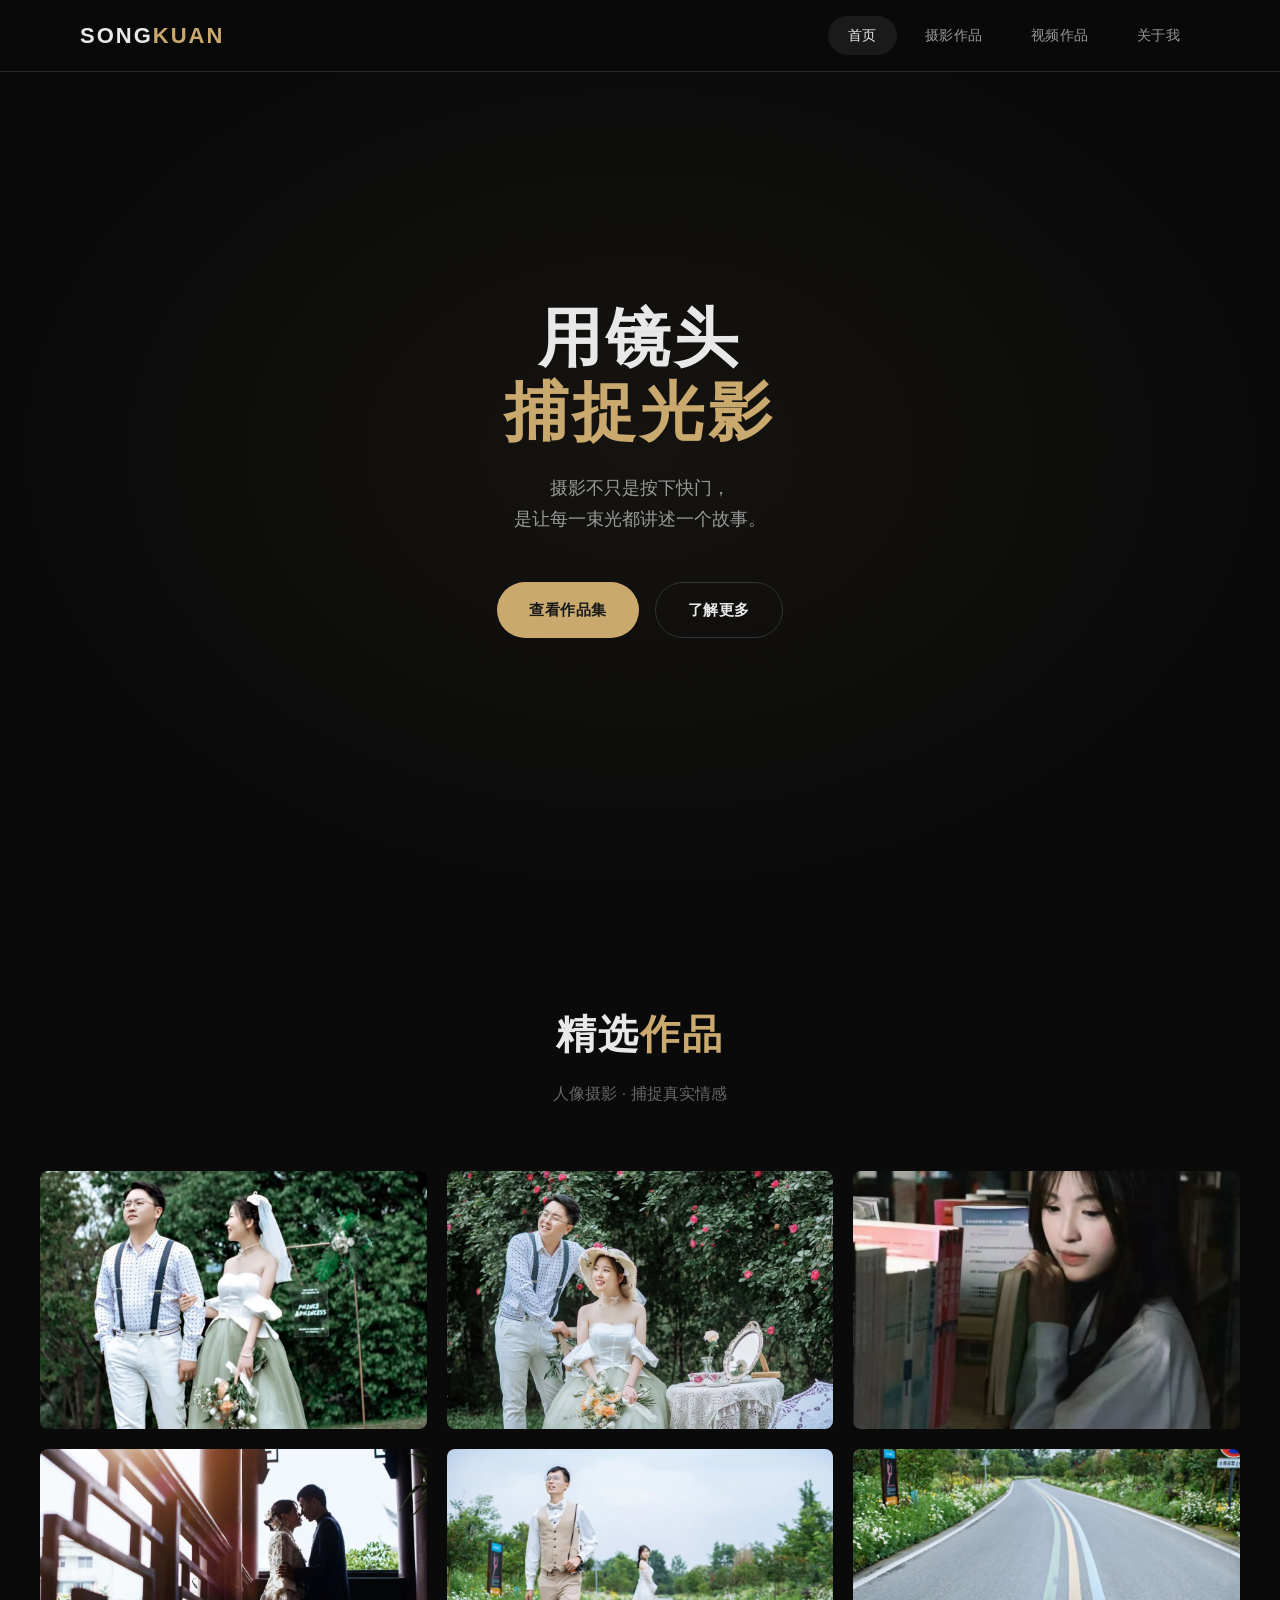
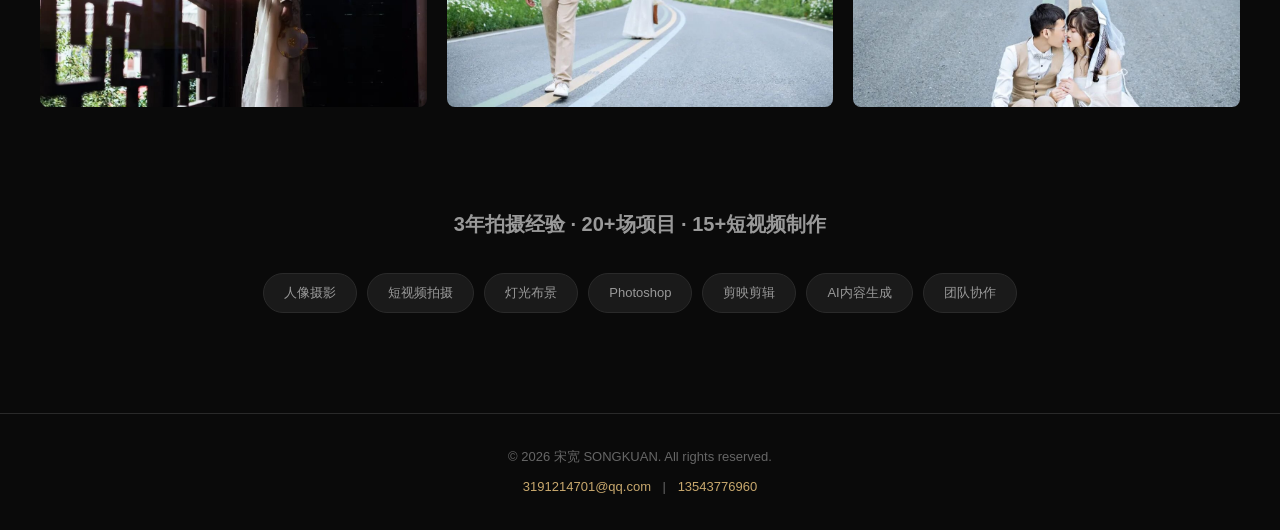
==== index.html @ 389e20d6 "Initial commit: portfolio website" ====
<!DOCTYPE html>
<html lang="zh-CN">
<head>
  <meta charset="UTF-8">
  <meta name="viewport" content="width=device-width, initial-scale=1.0">
  <title>宋宽 · 摄影师作品集</title>
  <link rel="stylesheet" href="css/style.css">
</head>
<body>

<!-- Header -->
<header class="header">
  <div class="container">
    <a href="index.html" class="logo">SONG<span>KUAN</span></a>
    <button class="menu-toggle" id="menuToggle" aria-label="菜单">
      <span></span><span></span><span></span>
    </button>
    <nav class="nav" id="nav">
      <a href="index.html" class="active">首页</a>
      <a href="gallery.html">摄影作品</a>
      <a href="video.html">视频作品</a>
      <a href="about.html">关于我</a>
    </nav>
  </div>
</header>

<!-- Hero -->
<section class="hero">
  <div class="hero-content">
    <h1 class="fade-up">用镜头<span>捕捉光影</span></h1>
    <p class="fade-up">摄影不只是按下快门，<br>是让每一束光都讲述一个故事。</p>
    <div class="hero-buttons fade-up">
      <a href="gallery.html" class="btn btn-primary">查看作品集</a>
      <a href="about.html" class="btn btn-outline">了解更多</a>
    </div>
  </div>
</section>

<!-- Featured Photos -->
<section class="section">
  <div class="container">
    <div class="section-header fade-up">
      <h2>精选<span>作品</span></h2>
      <p>人像摄影 · 捕捉真实情感</p>
    </div>
    <div class="photo-grid" id="featuredGrid">
      <!-- JS 动态生成 -->
    </div>
  </div>
</section>

<!-- About Preview -->
<section class="section" style="padding-top: 0;">
  <div class="container" style="text-align: center;">
    <h3 style="color: var(--text-secondary); font-size: 20px; margin-bottom: 32px;">
      3年拍摄经验 · 20+场项目 · 15+短视频制作
    </h3>
    <div class="skill-tags" style="justify-content: center;">
      <span class="skill-tag">人像摄影</span>
      <span class="skill-tag">短视频拍摄</span>
      <span class="skill-tag">灯光布景</span>
      <span class="skill-tag">Photoshop</span>
      <span class="skill-tag">剪映剪辑</span>
      <span class="skill-tag">AI内容生成</span>
      <span class="skill-tag">团队协作</span>
    </div>
  </div>
</section>

<!-- Footer -->
<footer class="footer">
  <p>© 2026 宋宽 SONGKUAN. All rights reserved.</p>
  <p style="margin-top: 8px;">
    <a href="mailto:3191214701@qq.com">3191214701@qq.com</a>
    <span>|</span>
    <a href="tel:13543776960">13543776960</a>
  </p>
</footer>

<script src="js/main.js"></script>
</body>
</html>
---- css/style.css ----
/* ========== Reset & Base ========== */
*, *::before, *::after { box-sizing: border-box; margin: 0; padding: 0; }

:root {
  --bg-primary: #0a0a0a;
  --bg-secondary: #111111;
  --bg-card: #1a1a1a;
  --bg-hover: #222222;
  --text-primary: #e8e8e8;
  --text-secondary: #999999;
  --text-muted: #666666;
  --accent: #c9a96e;
  --accent-dim: #8b7348;
  --border: #2a2a2a;
  --border-light: #333333;
  --radius: 8px;
  --radius-lg: 16px;
  --shadow: 0 8px 32px rgba(0, 0, 0, 0.4);
  --max-width: 1200px;
  --header-height: 72px;
  --transition: 0.3s cubic-bezier(0.4, 0, 0.2, 1);
}

html { scroll-behavior: smooth; }

body {
  font-family: -apple-system, BlinkMacSystemFont, "Segoe UI", "PingFang SC",
               "Microsoft YaHei", "Helvetica Neue", sans-serif;
  background: var(--bg-primary);
  color: var(--text-primary);
  line-height: 1.7;
  -webkit-font-smoothing: antialiased;
  overflow-x: hidden;
}

a { color: var(--accent); text-decoration: none; transition: var(--transition); }
a:hover { color: #d4b87a; }
img { max-width: 100%; display: block; }
ul { list-style: none; }

/* ========== Header / Nav ========== */
.header {
  position: fixed; top: 0; left: 0; right: 0; z-index: 1000;
  height: var(--header-height);
  background: rgba(10, 10, 10, 0.85);
  backdrop-filter: blur(20px) saturate(180%);
  border-bottom: 1px solid var(--border);
  transition: var(--transition);
}

.header .container {
  max-width: var(--max-width); margin: 0 auto;
  height: 100%;
  display: flex; align-items: center; justify-content: space-between;
  padding: 0 40px;
}

.logo {
  font-size: 22px; font-weight: 700; letter-spacing: 2px;
  color: var(--text-primary);
}
.logo span { color: var(--accent); }

.nav { display: flex; gap: 8px; }
.nav a {
  color: var(--text-secondary); padding: 8px 20px;
  border-radius: 100px; font-size: 14px; font-weight: 500;
  letter-spacing: 0.5px;
  transition: var(--transition);
}
.nav a:hover, .nav a.active {
  color: var(--text-primary);
  background: var(--bg-card);
}

/* Mobile menu */
.menu-toggle {
  display: none; flex-direction: column; gap: 5px;
  background: none; border: none; cursor: pointer; padding: 4px;
}
.menu-toggle span {
  display: block; width: 24px; height: 2px;
  background: var(--text-primary); transition: var(--transition);
}

/* ========== Hero Section ========== */
.hero {
  min-height: 100vh;
  display: flex; align-items: center; justify-content: center;
  text-align: center; position: relative; overflow: hidden;
  padding: 120px 40px 80px;
}
.hero::before {
  content: '';
  position: absolute; inset: 0;
  background: radial-gradient(ellipse at center, rgba(201, 169, 110, 0.06) 0%, transparent 70%);
}
.hero-content { position: relative; z-index: 1; max-width: 700px; }
.hero h1 {
  font-size: clamp(36px, 6vw, 64px); font-weight: 800;
  letter-spacing: 4px; line-height: 1.15; margin-bottom: 24px;
}
.hero h1 span { color: var(--accent); display: block; }
.hero p {
  color: var(--text-secondary); font-size: 18px;
  margin-bottom: 48px; max-width: 500px; margin-left: auto; margin-right: auto;
}
.hero-buttons { display: flex; gap: 16px; justify-content: center; flex-wrap: wrap; }

.btn {
  display: inline-flex; align-items: center; gap: 8px;
  padding: 14px 32px; border-radius: 100px;
  font-size: 15px; font-weight: 600; letter-spacing: 0.5px;
  cursor: pointer; transition: var(--transition);
  border: none; text-decoration: none;
}
.btn-primary {
  background: var(--accent); color: #1a1a1a;
}
.btn-primary:hover { background: #d4b87a; color: #1a1a1a; transform: translateY(-2px); }
.btn-outline {
  background: transparent; color: var(--text-primary);
  border: 1px solid var(--border-light);
}
.btn-outline:hover { border-color: var(--accent); color: var(--accent); transform: translateY(-2px); }

/* ========== Section Common ========== */
.section {
  padding: 100px 40px;
}
.section-header {
  text-align: center; margin-bottom: 64px;
}
.section-header h2 {
  font-size: clamp(28px, 4vw, 40px); font-weight: 700;
  letter-spacing: 2px; margin-bottom: 12px;
}
.section-header h2 span { color: var(--accent); }
.section-header p { color: var(--text-muted); font-size: 16px; }
.container { max-width: var(--max-width); margin: 0 auto; }

/* ========== Photo Grid ========== */
.gallery-filter {
  display: flex; justify-content: center; gap: 8px; margin-bottom: 48px; flex-wrap: wrap;
}
.filter-btn {
  padding: 8px 24px; border-radius: 100px; cursor: pointer;
  font-size: 13px; font-weight: 500; letter-spacing: 1px;
  background: var(--bg-card); color: var(--text-secondary);
  border: 1px solid transparent; transition: var(--transition);
}
.filter-btn:hover { border-color: var(--accent-dim); color: var(--text-primary); }
.filter-btn.active { background: var(--accent); color: #1a1a1a; border-color: var(--accent); }

.photo-grid {
  display: grid;
  grid-template-columns: repeat(auto-fill, minmax(320px, 1fr));
  gap: 20px;
}
.photo-card {
  position: relative; border-radius: var(--radius);
  overflow: hidden; cursor: pointer; aspect-ratio: 3/2;
  background: var(--bg-card);
}
.photo-card img {
  width: 100%; height: 100%; object-fit: cover;
  transition: transform 0.6s cubic-bezier(0.4, 0, 0.2, 1);
}
.photo-card:hover img { transform: scale(1.05); }
.photo-card-overlay {
  position: absolute; inset: 0;
  background: linear-gradient(to top, rgba(0,0,0,0.8) 0%, transparent 50%);
  opacity: 0; transition: var(--transition);
  display: flex; align-items: flex-end; padding: 24px;
}
.photo-card:hover .photo-card-overlay { opacity: 1; }
.photo-card-overlay span {
  color: #fff; font-size: 13px; letter-spacing: 1px;
  transform: translateY(10px); transition: var(--transition);
}
.photo-card:hover .photo-card-overlay span { transform: translateY(0); }

/* ========== Video Section ========== */
.video-grid {
  display: grid;
  grid-template-columns: repeat(auto-fill, minmax(500px, 1fr));
  gap: 32px;
}
.video-card {
  background: var(--bg-card); border-radius: var(--radius-lg);
  overflow: hidden; border: 1px solid var(--border);
  transition: var(--transition);
}
.video-card:hover { border-color: var(--accent-dim); }
.video-thumb {
  position: relative; aspect-ratio: 16/9;
  background: var(--bg-secondary);
  display: flex; align-items: center; justify-content: center;
}
.video-thumb video {
  width: 100%; height: 100%; object-fit: cover;
}
.video-play-btn {
  position: absolute; width: 64px; height: 64px;
  background: rgba(201, 169, 110, 0.9);
  border-radius: 50%; border: none; cursor: pointer;
  transition: var(--transition);
  display: flex; align-items: center; justify-content: center;
}
.video-play-btn::after {
  content: ''; width: 0; height: 0;
  border-left: 16px solid #1a1a1a;
  border-top: 10px solid transparent;
  border-bottom: 10px solid transparent;
  margin-left: 4px;
}
.video-play-btn:hover { transform: scale(1.1); background: var(--accent); }
.video-info {
  padding: 20px 24px;
}
.video-info h3 {
  font-size: 18px; font-weight: 600; margin-bottom: 6px;
}
.video-info p {
  color: var(--text-muted); font-size: 14px;
}
.video-embed {
  position: relative; aspect-ratio: 16/9;
  background: #000;
}
.video-embed iframe {
  width: 100%; height: 100%; border: none;
}
.video-bilibili-link {
  display: inline-block; margin-top: 8px;
  color: var(--accent); font-size: 13px;
  text-decoration: none; transition: var(--transition);
}
.video-bilibili-link:hover { color: #fff; }

/* ========== Lightbox ========== */
.lightbox {
  position: fixed; inset: 0; z-index: 9999;
  background: rgba(0, 0, 0, 0.95);
  display: flex; align-items: center; justify-content: center;
  opacity: 0; pointer-events: none; transition: opacity 0.3s;
}
.lightbox.active { opacity: 1; pointer-events: all; }
.lightbox img { max-width: 90vw; max-height: 85vh; object-fit: contain; border-radius: 4px; }
.lightbox-close {
  position: absolute; top: 24px; right: 32px;
  width: 48px; height: 48px; font-size: 32px;
  background: rgba(255,255,255,0.1); border: none; color: #fff;
  cursor: pointer; border-radius: 50%; display: flex;
  align-items: center; justify-content: center;
  transition: var(--transition);
}
.lightbox-close:hover { background: rgba(255,255,255,0.2); }
.lightbox-prev, .lightbox-next {
  position: absolute; top: 50%; transform: translateY(-50%);
  width: 56px; height: 56px; font-size: 28px;
  background: rgba(255,255,255,0.1); border: none; color: #fff;
  cursor: pointer; border-radius: 50%;
  transition: var(--transition);
}
.lightbox-prev { left: 32px; }
.lightbox-next { right: 32px; }
.lightbox-prev:hover, .lightbox-next:hover { background: rgba(255,255,255,0.25); }

/* ========== About Page ========== */
.about-hero {
  padding: 160px 40px 80px; text-align: center;
  background: radial-gradient(ellipse at top, rgba(201, 169, 110, 0.04) 0%, transparent 60%);
}
.about-hero h1 {
  font-size: clamp(32px, 5vw, 52px); font-weight: 700;
  letter-spacing: 3px; margin-bottom: 16px;
}
.about-hero .subtitle { color: var(--accent); font-size: 18px; letter-spacing: 4px; }

.about-content {
  max-width: 900px; margin: 0 auto; padding: 0 40px 100px;
}
.about-section { margin-bottom: 64px; }
.about-section h3 {
  font-size: 22px; font-weight: 600; margin-bottom: 20px;
  padding-bottom: 12px; border-bottom: 1px solid var(--border);
  letter-spacing: 1px;
}
.about-section h3 span { color: var(--accent); }

.skill-tags { display: flex; flex-wrap: wrap; gap: 10px; }
.skill-tag {
  padding: 8px 20px; background: var(--bg-card); border-radius: 100px;
  font-size: 13px; color: var(--text-secondary);
  border: 1px solid var(--border); transition: var(--transition);
}
.skill-tag:hover { border-color: var(--accent-dim); color: var(--accent); }

.exp-timeline { position: relative; padding-left: 24px; }
.exp-timeline::before {
  content: ''; position: absolute; left: 0; top: 4px; bottom: 4px;
  width: 1px; background: var(--border-light);
}
.exp-item { margin-bottom: 32px; padding-left: 24px; position: relative; }
.exp-item::before {
  content: ''; position: absolute; left: -28px; top: 8px;
  width: 8px; height: 8px; border-radius: 50%;
  background: var(--accent);
}
.exp-item .date {
  font-size: 13px; color: var(--accent); letter-spacing: 1px; margin-bottom: 4px;
}
.exp-item h4 { font-size: 17px; font-weight: 600; margin-bottom: 4px; }
.exp-item .company { color: var(--text-secondary); font-size: 14px; margin-bottom: 8px; }
.exp-item .desc { color: var(--text-muted); font-size: 14px; line-height: 1.8; }

.cert-list {
  display: grid; grid-template-columns: repeat(auto-fill, minmax(200px, 1fr));
  gap: 12px;
}
.cert-item {
  padding: 16px 20px; background: var(--bg-card);
  border-radius: var(--radius); border: 1px solid var(--border);
  font-size: 14px; text-align: center; color: var(--text-secondary);
}

/* ========== Footer ========== */
.footer {
  border-top: 1px solid var(--border);
  padding: 32px 40px; text-align: center;
  color: var(--text-muted); font-size: 13px;
}
.footer a { margin: 0 8px; }

/* ========== Animations ========== */
@keyframes fadeUp {
  from { opacity: 0; transform: translateY(30px); }
  to   { opacity: 1; transform: translateY(0); }
}
.fade-up {
  animation: fadeUp 0.8s cubic-bezier(0.4, 0, 0.2, 1) forwards;
  opacity: 0;
}
.fade-up:nth-child(1) { animation-delay: 0.1s; }
.fade-up:nth-child(2) { animation-delay: 0.2s; }
.fade-up:nth-child(3) { animation-delay: 0.3s; }
.fade-up:nth-child(4) { animation-delay: 0.4s; }
.fade-up:nth-child(5) { animation-delay: 0.5s; }
.fade-up:nth-child(6) { animation-delay: 0.6s; }

/* ========== Responsive ========== */
@media (max-width: 768px) {
  .header .container { padding: 0 20px; }
  .nav { display: none; }
  .nav.open {
    display: flex; flex-direction: column;
    position: absolute; top: var(--header-height); left: 0; right: 0;
    background: rgba(10, 10, 10, 0.98); padding: 16px 20px;
    border-bottom: 1px solid var(--border);
  }
  .menu-toggle { display: flex; }

  .section { padding: 60px 20px; }
  .hero { padding: 100px 20px 60px; }
  .photo-grid { grid-template-columns: repeat(auto-fill, minmax(160px, 1fr)); gap: 10px; }
  .video-grid { grid-template-columns: 1fr; }
  .lightbox-prev { left: 12px; }
  .lightbox-next { right: 12px; }
  .about-hero { padding: 120px 20px 60px; }
  .about-content { padding: 0 20px 60px; }
  .hero-buttons { flex-direction: column; align-items: center; }
}
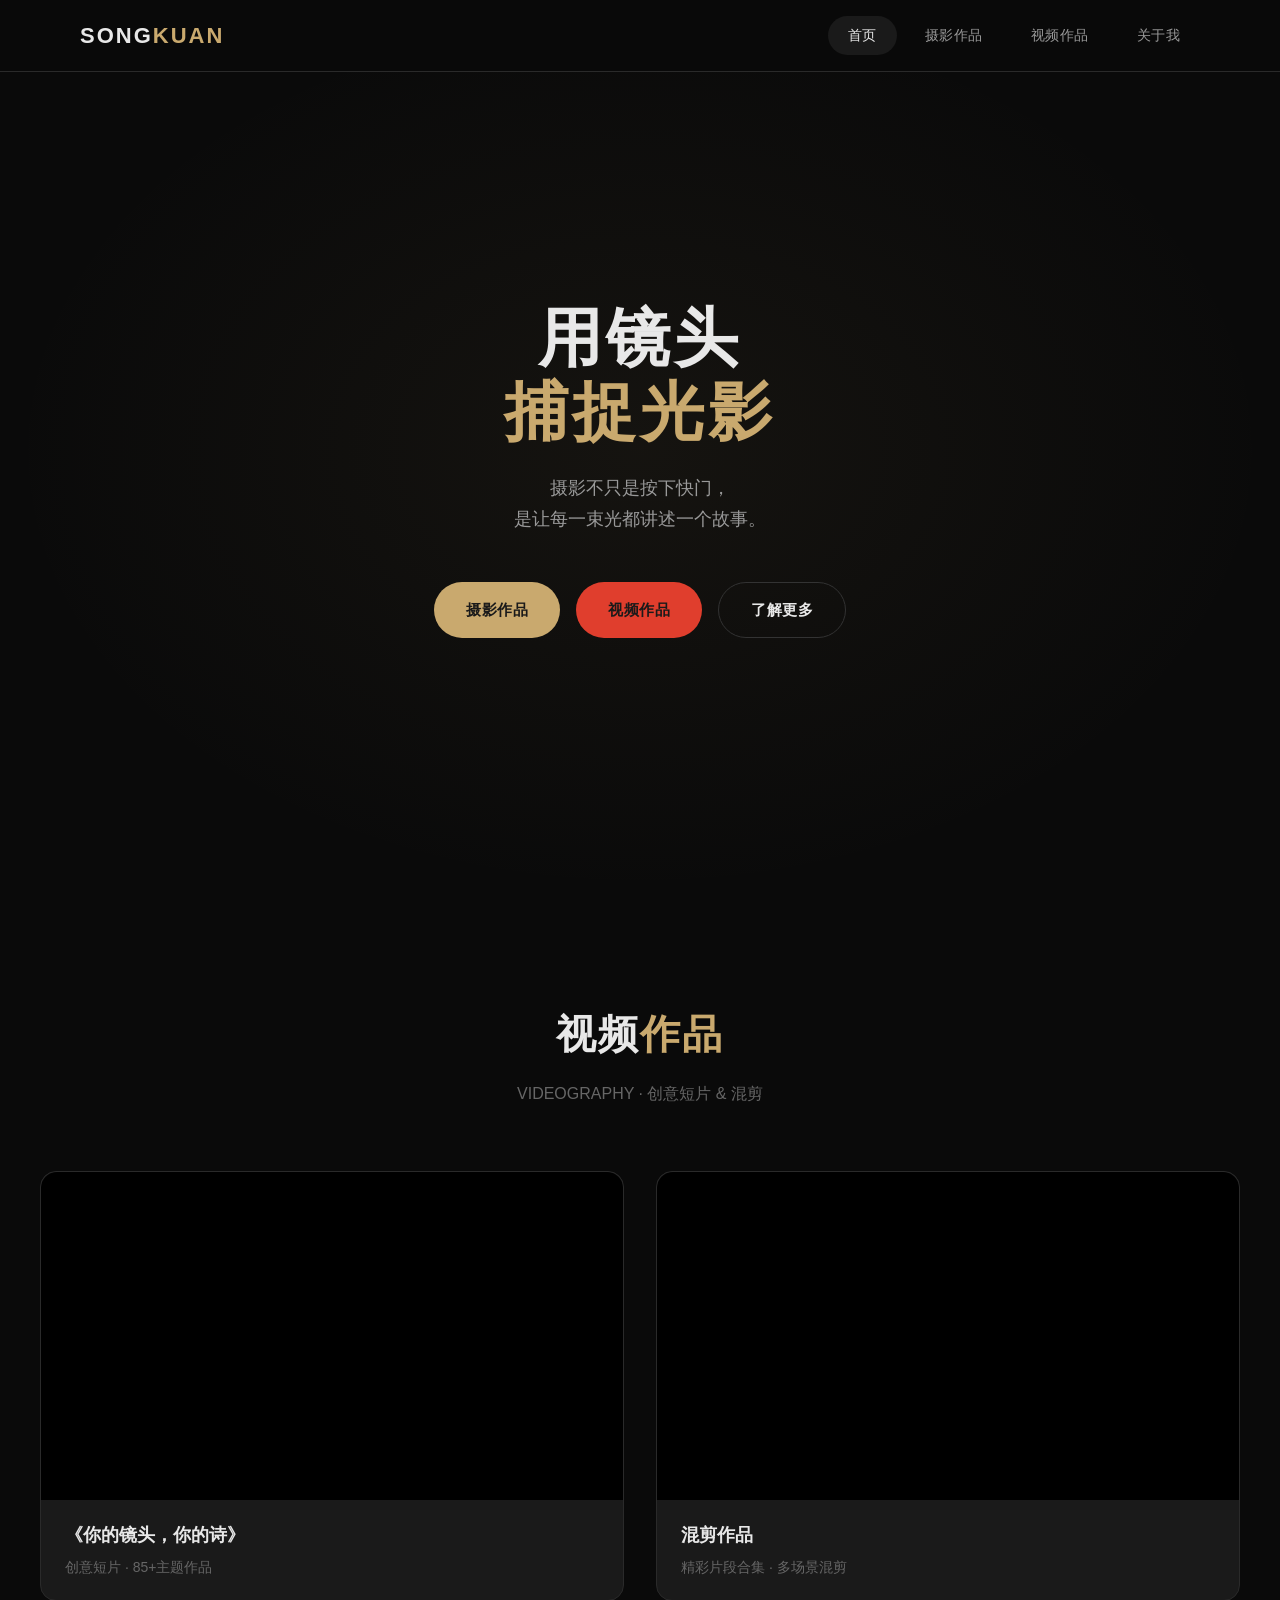
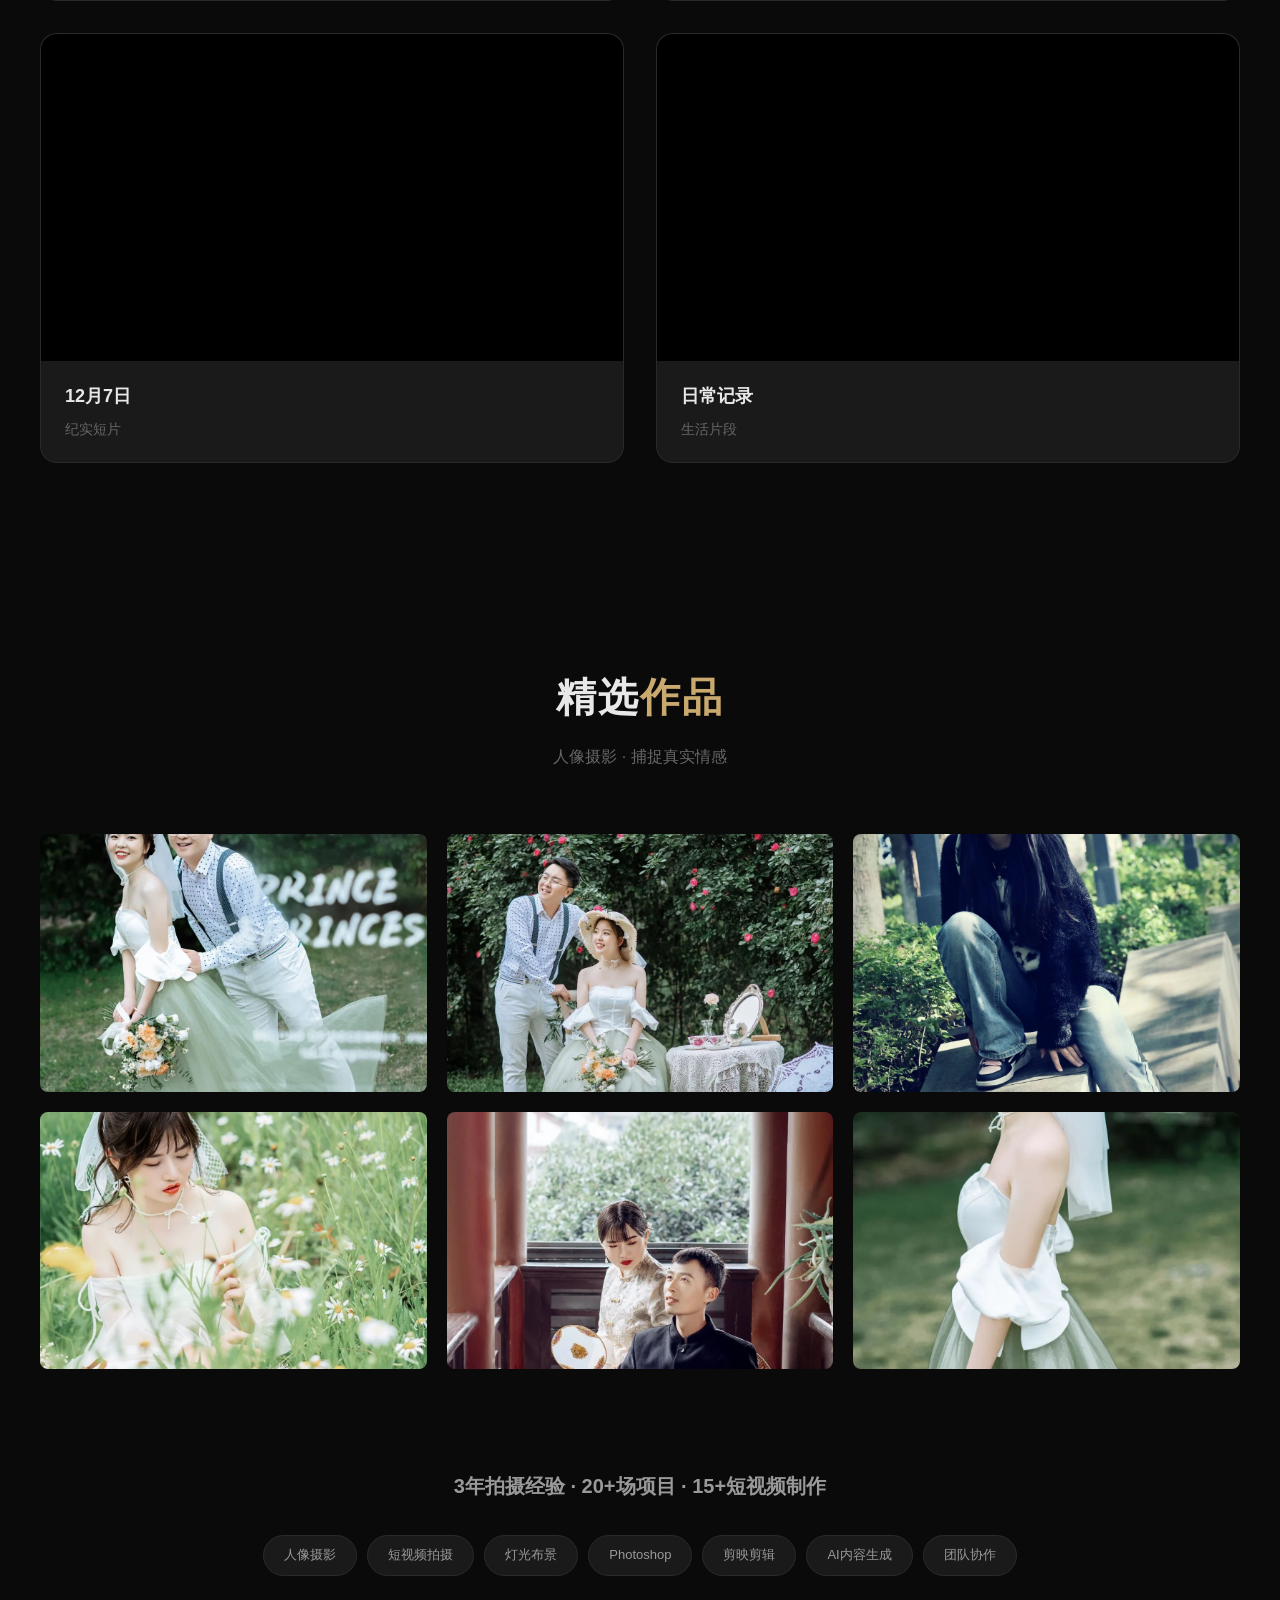
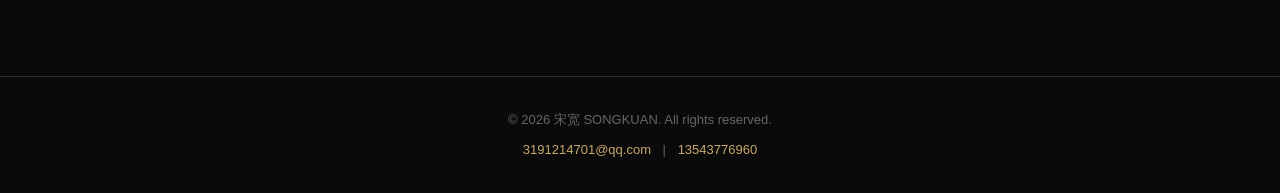
==== commit 5780648f: "✨ 首页新增视频作品区，优化手机端视频展示" ====
--- a/index.html
+++ b/index.html
@@ -30,8 +30,81 @@
     <h1 class="fade-up">用镜头<span>捕捉光影</span></h1>
     <p class="fade-up">摄影不只是按下快门，<br>是让每一束光都讲述一个故事。</p>
     <div class="hero-buttons fade-up">
-      <a href="gallery.html" class="btn btn-primary">查看作品集</a>
+      <a href="gallery.html" class="btn btn-primary">摄影作品</a>
+      <a href="#videos" class="btn btn-primary" style="background: #e03e2d;">视频作品</a>
       <a href="about.html" class="btn btn-outline">了解更多</a>
+    </div>
+  </div>
+</section>
+
+<!-- Featured Videos -->
+<section class="section" id="videos">
+  <div class="container">
+    <div class="section-header fade-up">
+      <h2>视频<span>作品</span></h2>
+      <p>VIDEOGRAPHY · 创意短片 & 混剪</p>
+    </div>
+    <div class="video-grid">
+      <div class="video-card fade-up">
+        <div class="video-embed">
+          <iframe
+            src="https://player.bilibili.com/player.html?bvid=BV1nYEj68E4a&page=1&high_quality=1&autoplay=0"
+            allow="autoplay; encrypted-media; fullscreen"
+            allowfullscreen
+            referrerpolicy="no-referrer"
+            loading="lazy">
+          </iframe>
+        </div>
+        <div class="video-info">
+          <h3>《你的镜头，你的诗》</h3>
+          <p>创意短片 · 85+主题作品</p>
+        </div>
+      </div>
+      <div class="video-card fade-up">
+        <div class="video-embed">
+          <iframe
+            src="https://player.bilibili.com/player.html?bvid=BV1nYEj68Eip&page=1&high_quality=1&autoplay=0"
+            allow="autoplay; encrypted-media; fullscreen"
+            allowfullscreen
+            referrerpolicy="no-referrer"
+            loading="lazy">
+          </iframe>
+        </div>
+        <div class="video-info">
+          <h3>混剪作品</h3>
+          <p>精彩片段合集 · 多场景混剪</p>
+        </div>
+      </div>
+      <div class="video-card fade-up">
+        <div class="video-embed">
+          <iframe
+            src="https://player.bilibili.com/player.html?bvid=BV1nYEj68EEd&page=1&high_quality=1&autoplay=0"
+            allow="autoplay; encrypted-media; fullscreen"
+            allowfullscreen
+            referrerpolicy="no-referrer"
+            loading="lazy">
+          </iframe>
+        </div>
+        <div class="video-info">
+          <h3>12月7日</h3>
+          <p>纪实短片</p>
+        </div>
+      </div>
+      <div class="video-card fade-up">
+        <div class="video-embed">
+          <iframe
+            src="https://player.bilibili.com/player.html?bvid=BV1nYEj68EBP&page=1&high_quality=1&autoplay=0"
+            allow="autoplay; encrypted-media; fullscreen"
+            allowfullscreen
+            referrerpolicy="no-referrer"
+            loading="lazy">
+          </iframe>
+        </div>
+        <div class="video-info">
+          <h3>日常记录</h3>
+          <p>生活片段</p>
+        </div>
+      </div>
     </div>
   </div>
 </section>
--- a/css/style.css
+++ b/css/style.css
@@ -225,11 +225,18 @@
   color: var(--text-muted); font-size: 14px;
 }
 .video-embed {
-  position: relative; aspect-ratio: 16/9;
+  position: relative;
+  padding-bottom: 56.25%; /* 16:9 */
+  height: 0;
+  overflow: hidden;
   background: #000;
+  border-radius: var(--radius-lg) var(--radius-lg) 0 0;
 }
 .video-embed iframe {
-  width: 100%; height: 100%; border: none;
+  position: absolute;
+  top: 0; left: 0;
+  width: 100%; height: 100%;
+  border: none;
 }
 .video-bilibili-link {
   display: inline-block; margin-top: 8px;
@@ -364,10 +371,15 @@
   .section { padding: 60px 20px; }
   .hero { padding: 100px 20px 60px; }
   .photo-grid { grid-template-columns: repeat(auto-fill, minmax(160px, 1fr)); gap: 10px; }
-  .video-grid { grid-template-columns: 1fr; }
+  .video-grid { grid-template-columns: 1fr; gap: 20px; }
+  .video-embed { border-radius: var(--radius) var(--radius) 0 0; }
+  .video-info { padding: 14px 16px; }
+  .video-info h3 { font-size: 16px; }
+  .video-info p { font-size: 13px; }
   .lightbox-prev { left: 12px; }
   .lightbox-next { right: 12px; }
   .about-hero { padding: 120px 20px 60px; }
   .about-content { padding: 0 20px 60px; }
-  .hero-buttons { flex-direction: column; align-items: center; }
-}
+  .hero-buttons { flex-direction: row; flex-wrap: wrap; align-items: center; justify-content: center; gap: 10px; }
+  .hero-buttons .btn { padding: 12px 24px; font-size: 14px; }
+}
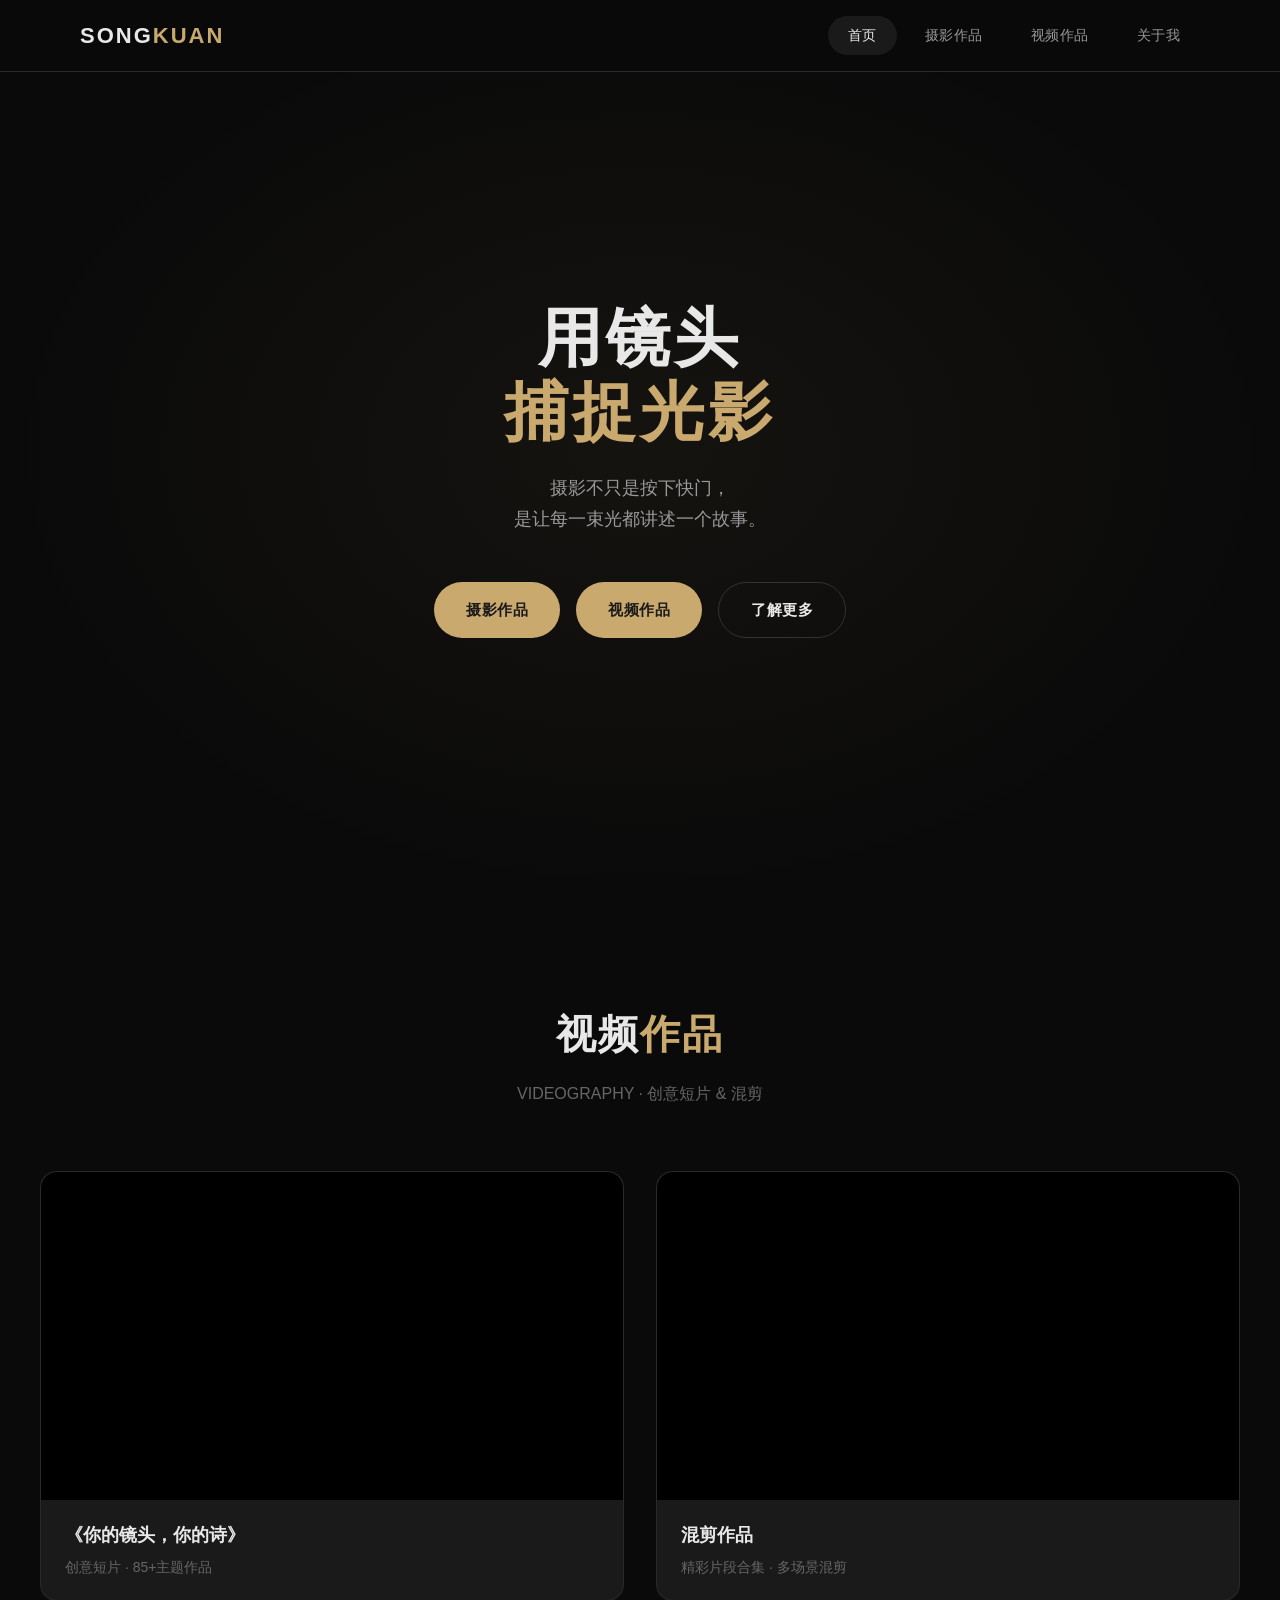
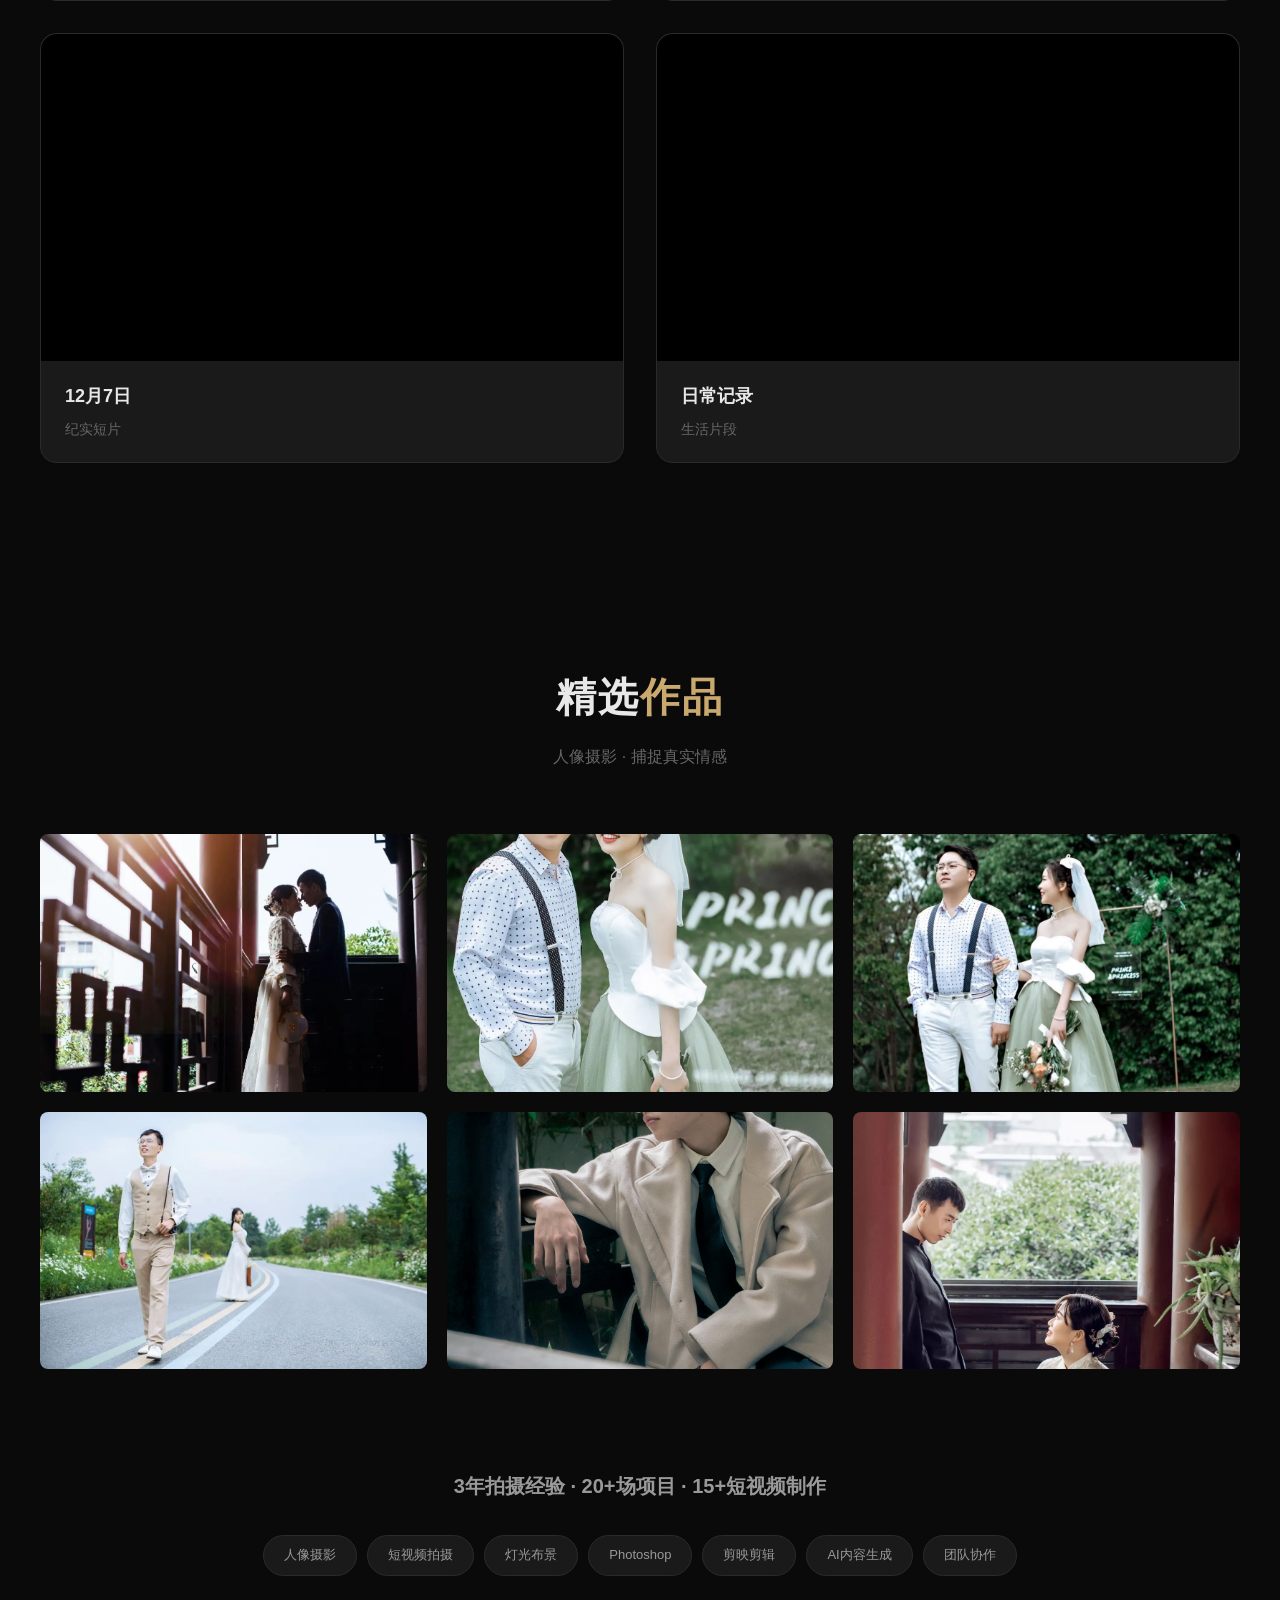
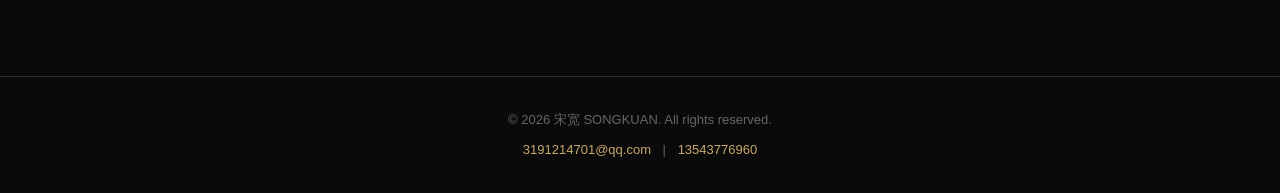
==== commit da9aa54c: "🎨 视频按钮改为金色统一风格" ====
--- a/index.html
+++ b/index.html
@@ -31,7 +31,7 @@
     <p class="fade-up">摄影不只是按下快门，<br>是让每一束光都讲述一个故事。</p>
     <div class="hero-buttons fade-up">
       <a href="gallery.html" class="btn btn-primary">摄影作品</a>
-      <a href="#videos" class="btn btn-primary" style="background: #e03e2d;">视频作品</a>
+      <a href="#videos" class="btn btn-primary">视频作品</a>
       <a href="about.html" class="btn btn-outline">了解更多</a>
     </div>
   </div>
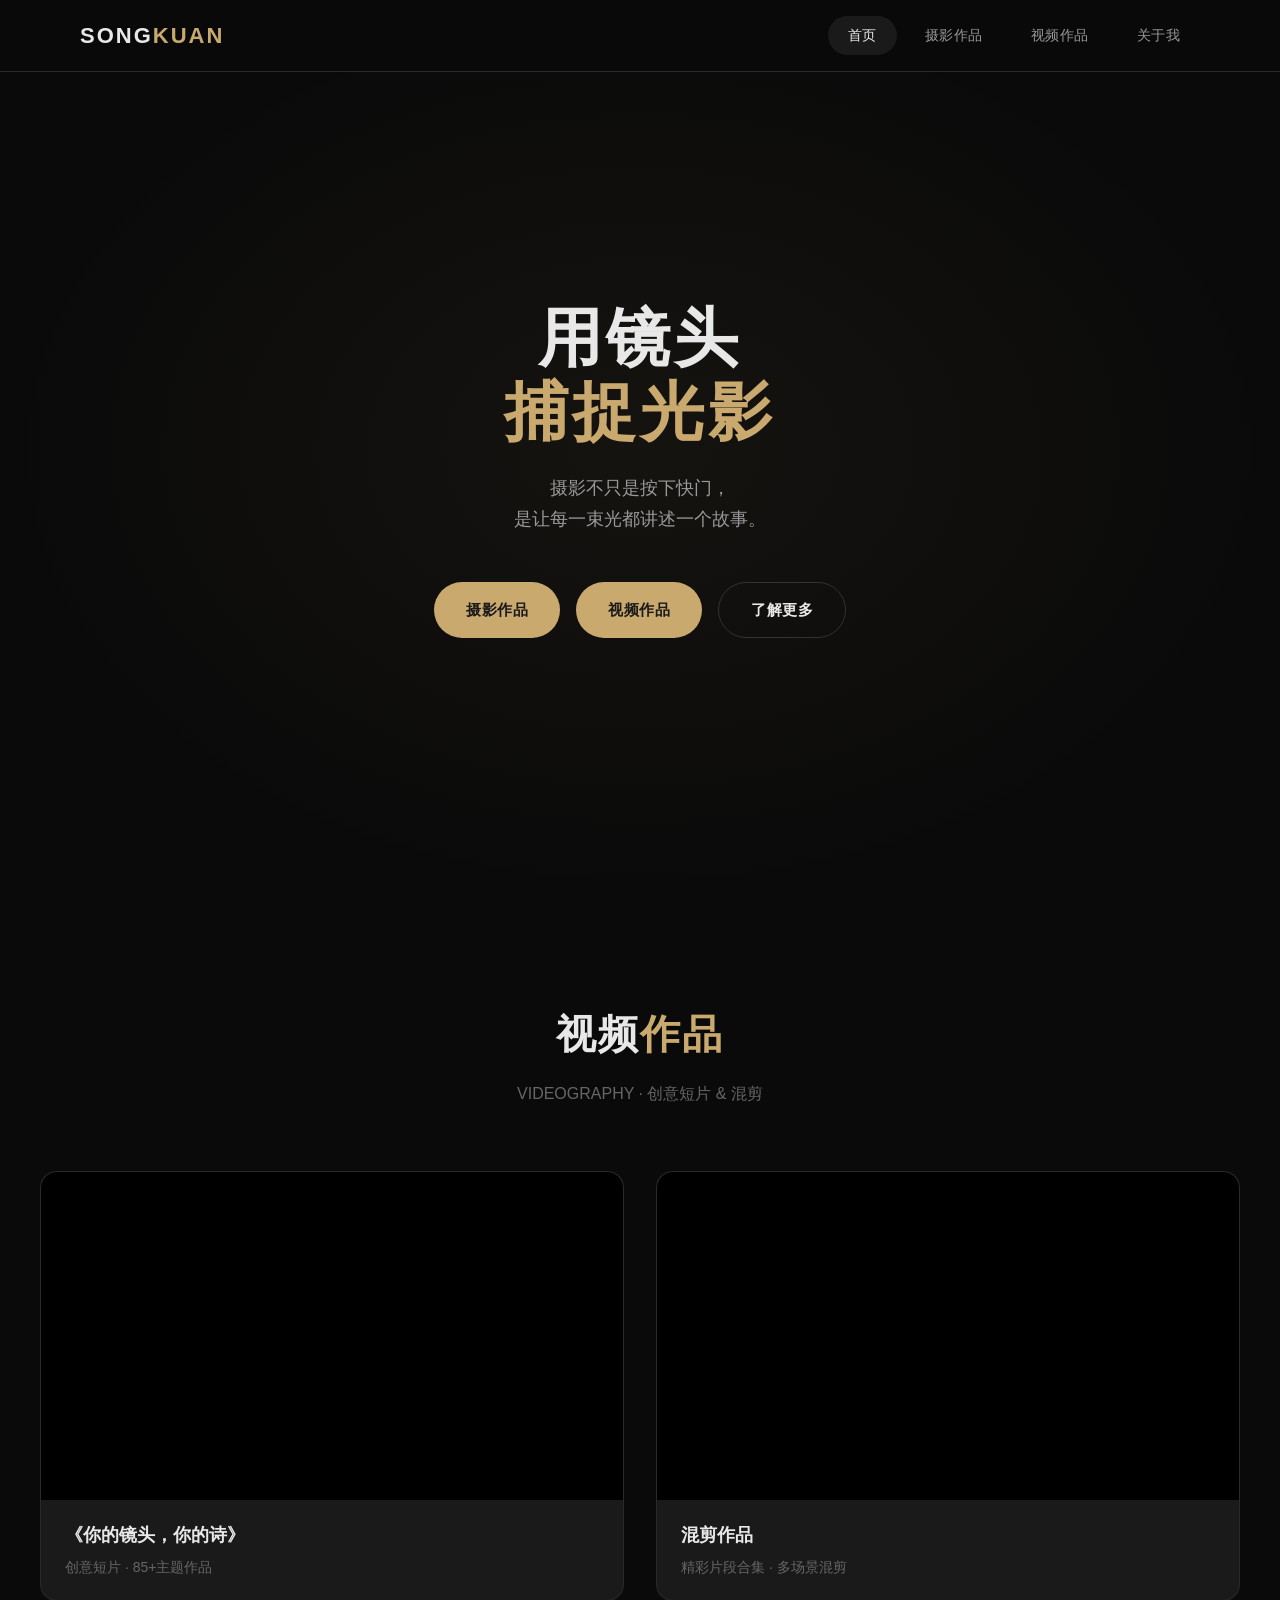
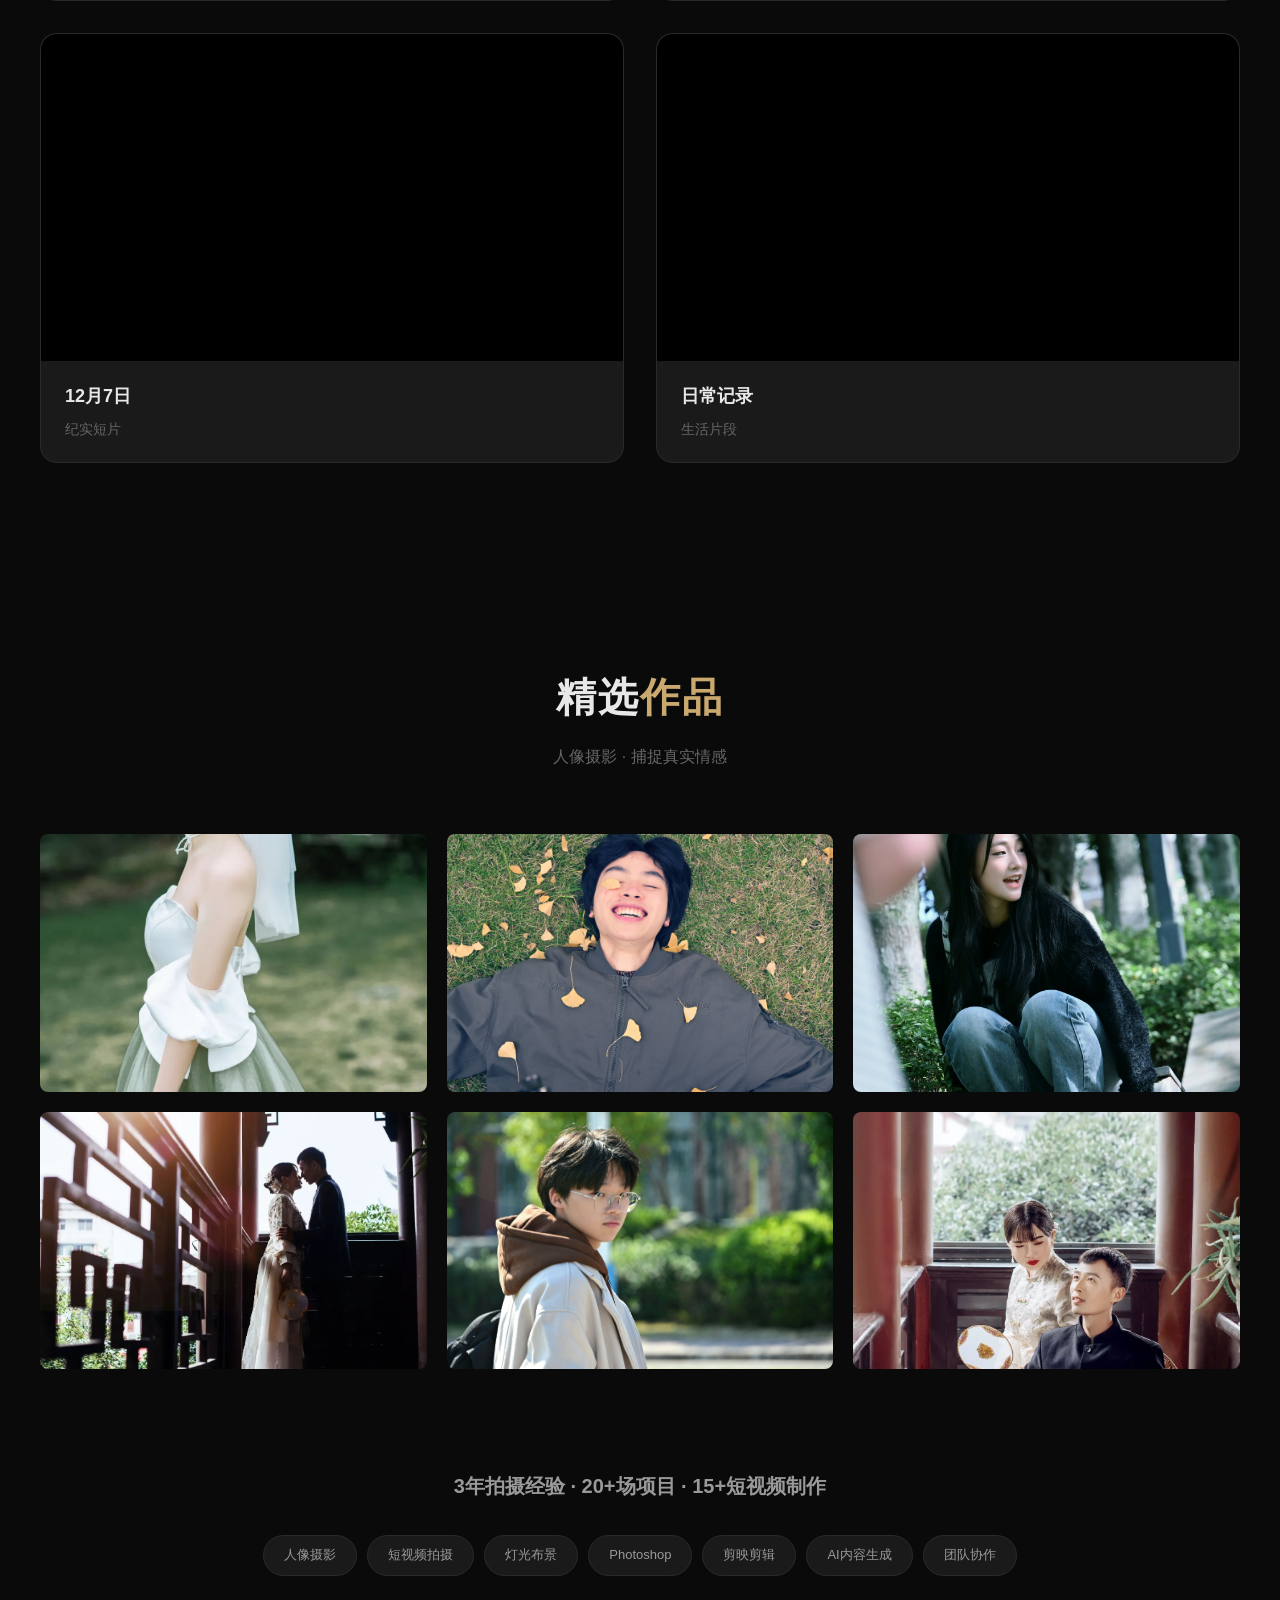
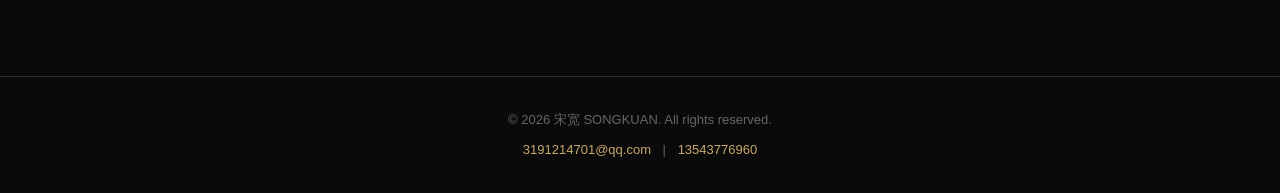
==== commit e259abe3: "🔧 添加CSS缓存刷新" ====
--- a/index.html
+++ b/index.html
@@ -4,7 +4,7 @@
   <meta charset="UTF-8">
   <meta name="viewport" content="width=device-width, initial-scale=1.0">
   <title>宋宽 · 摄影师作品集</title>
-  <link rel="stylesheet" href="css/style.css">
+  <link rel="stylesheet" href="css/style.css?v=2">
 </head>
 <body>
 
